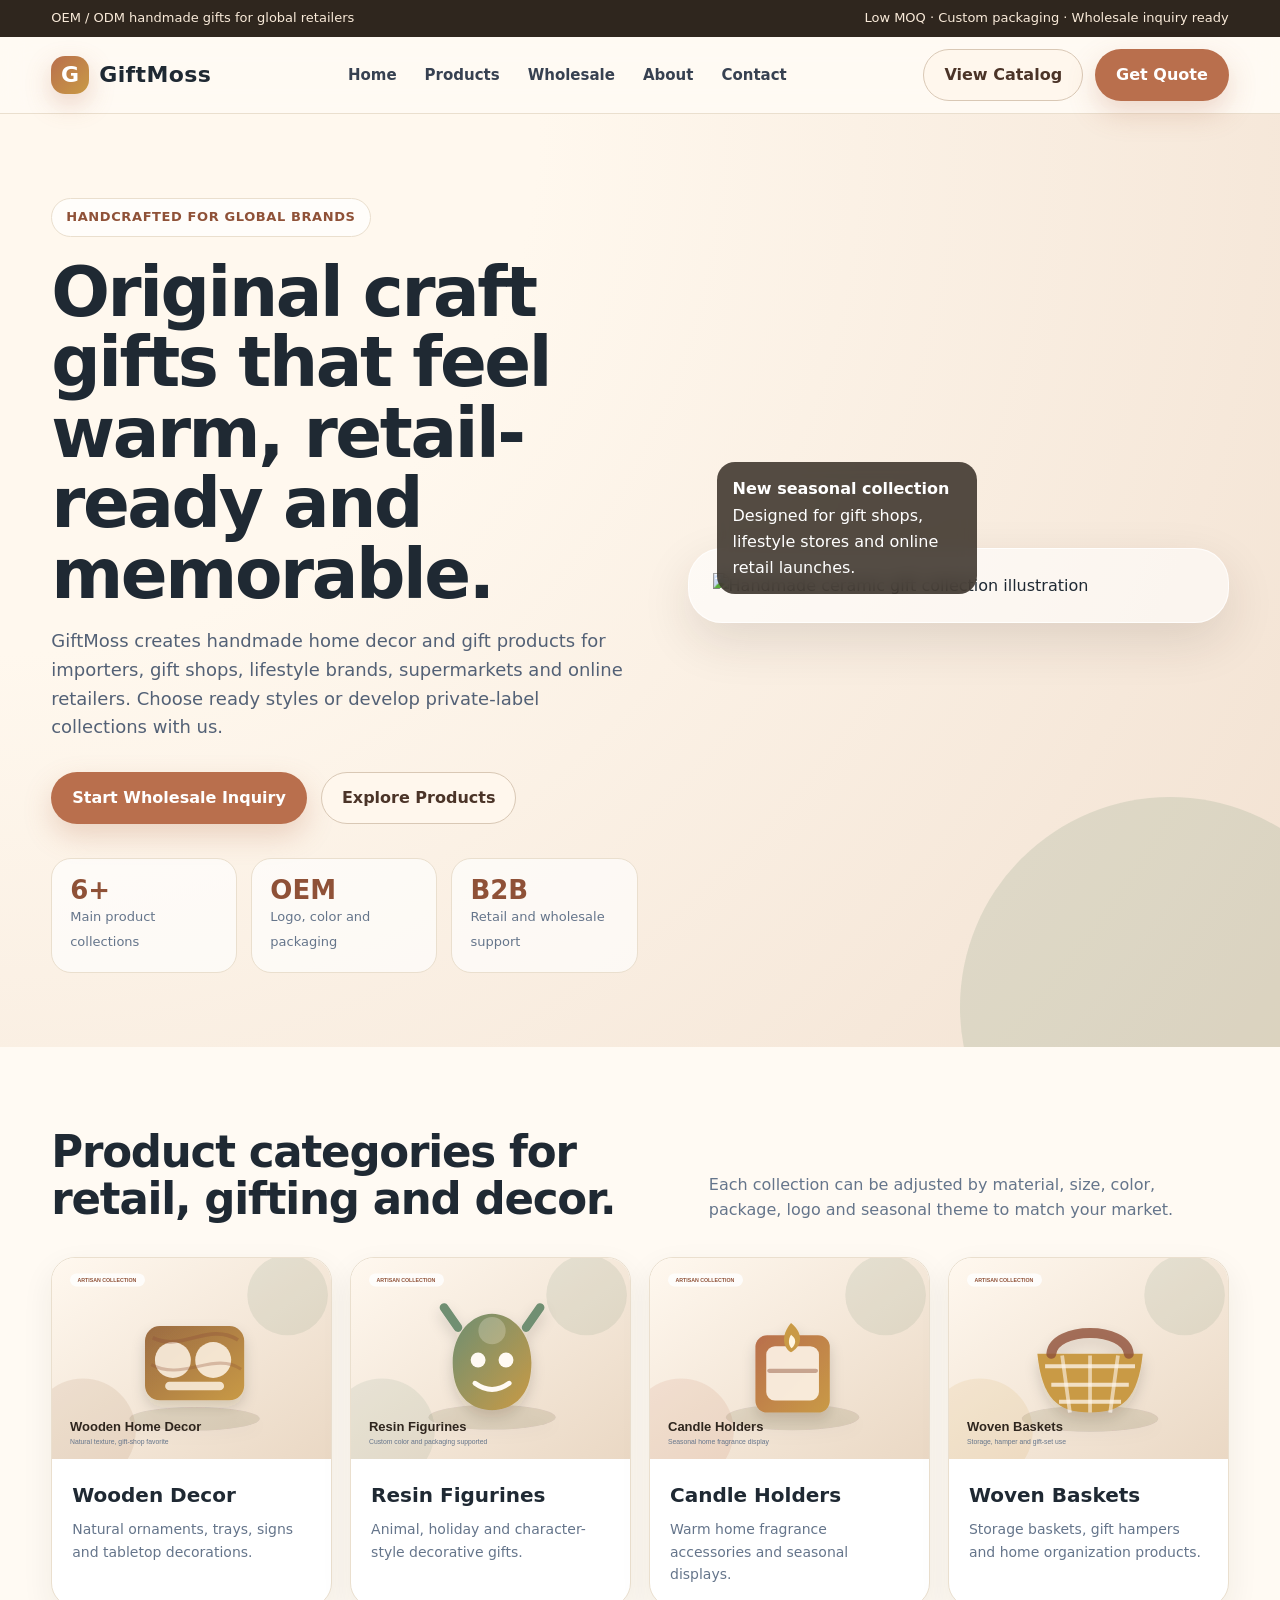
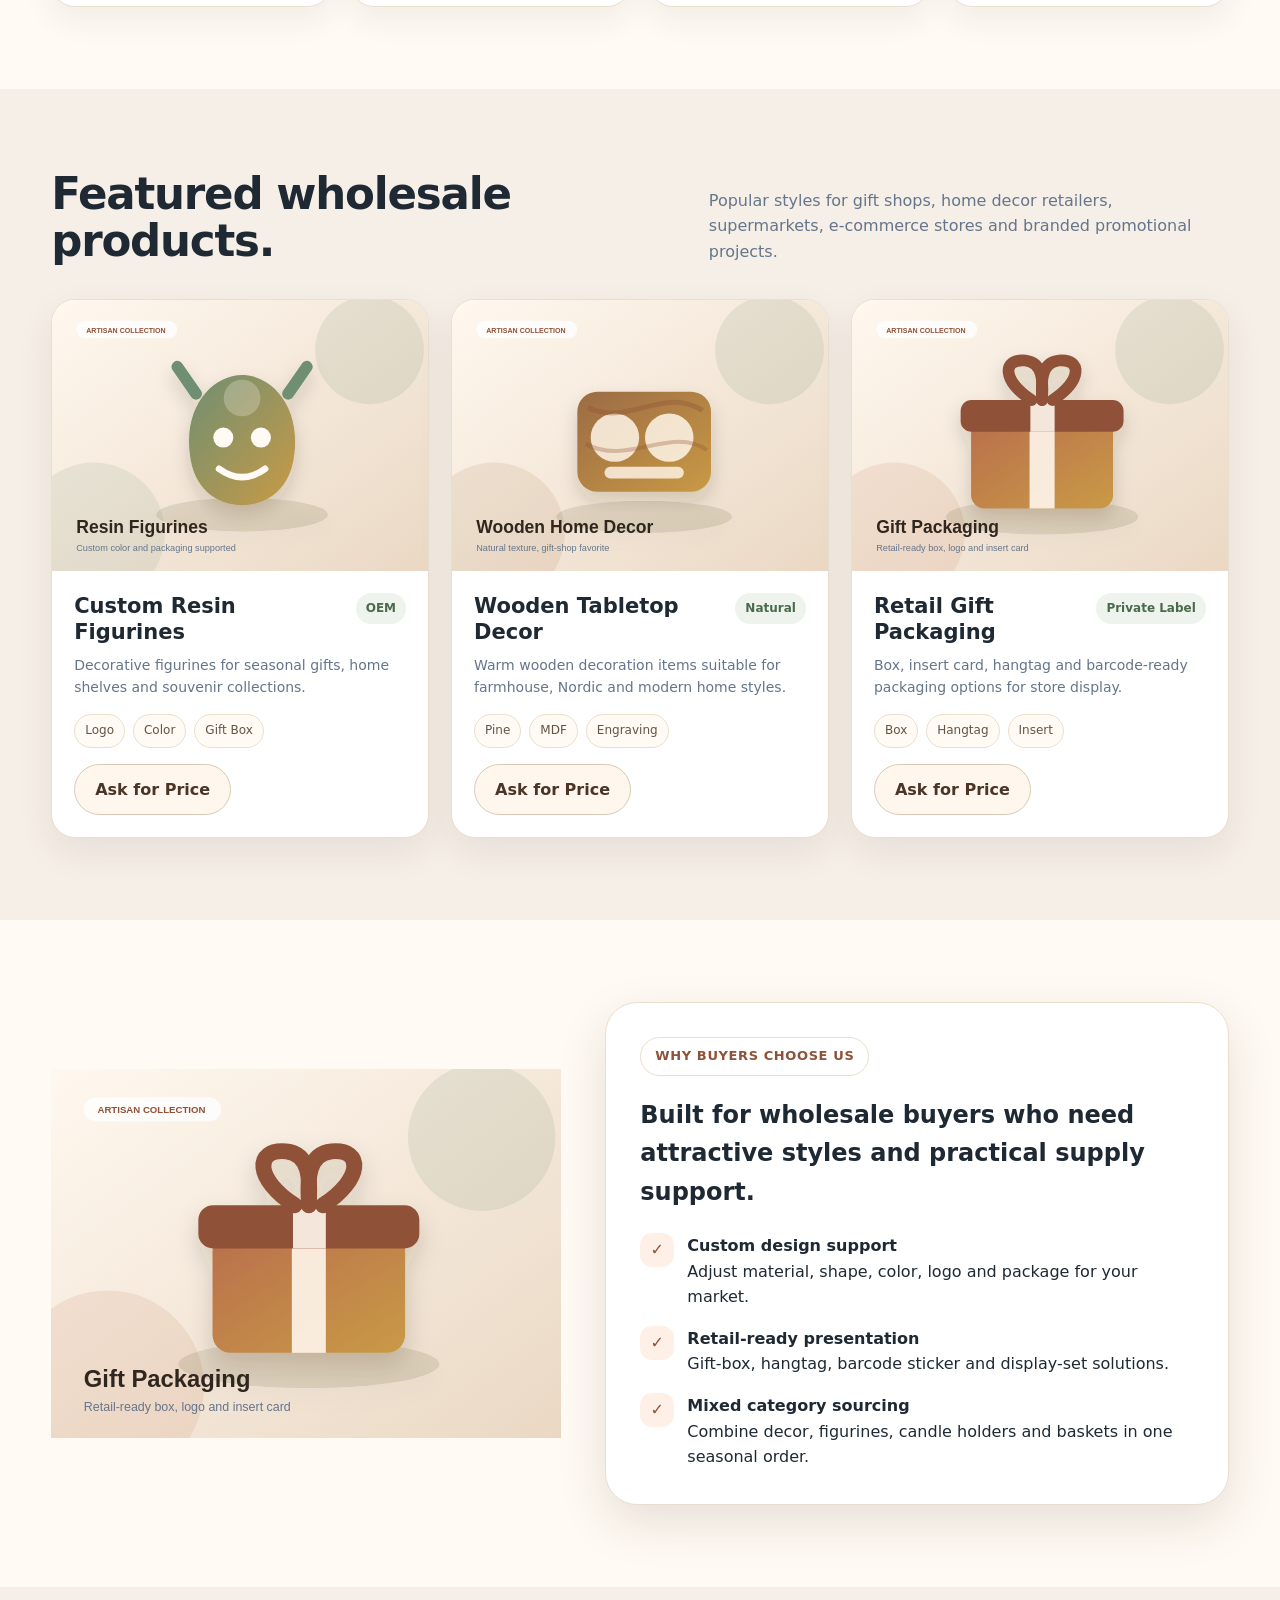
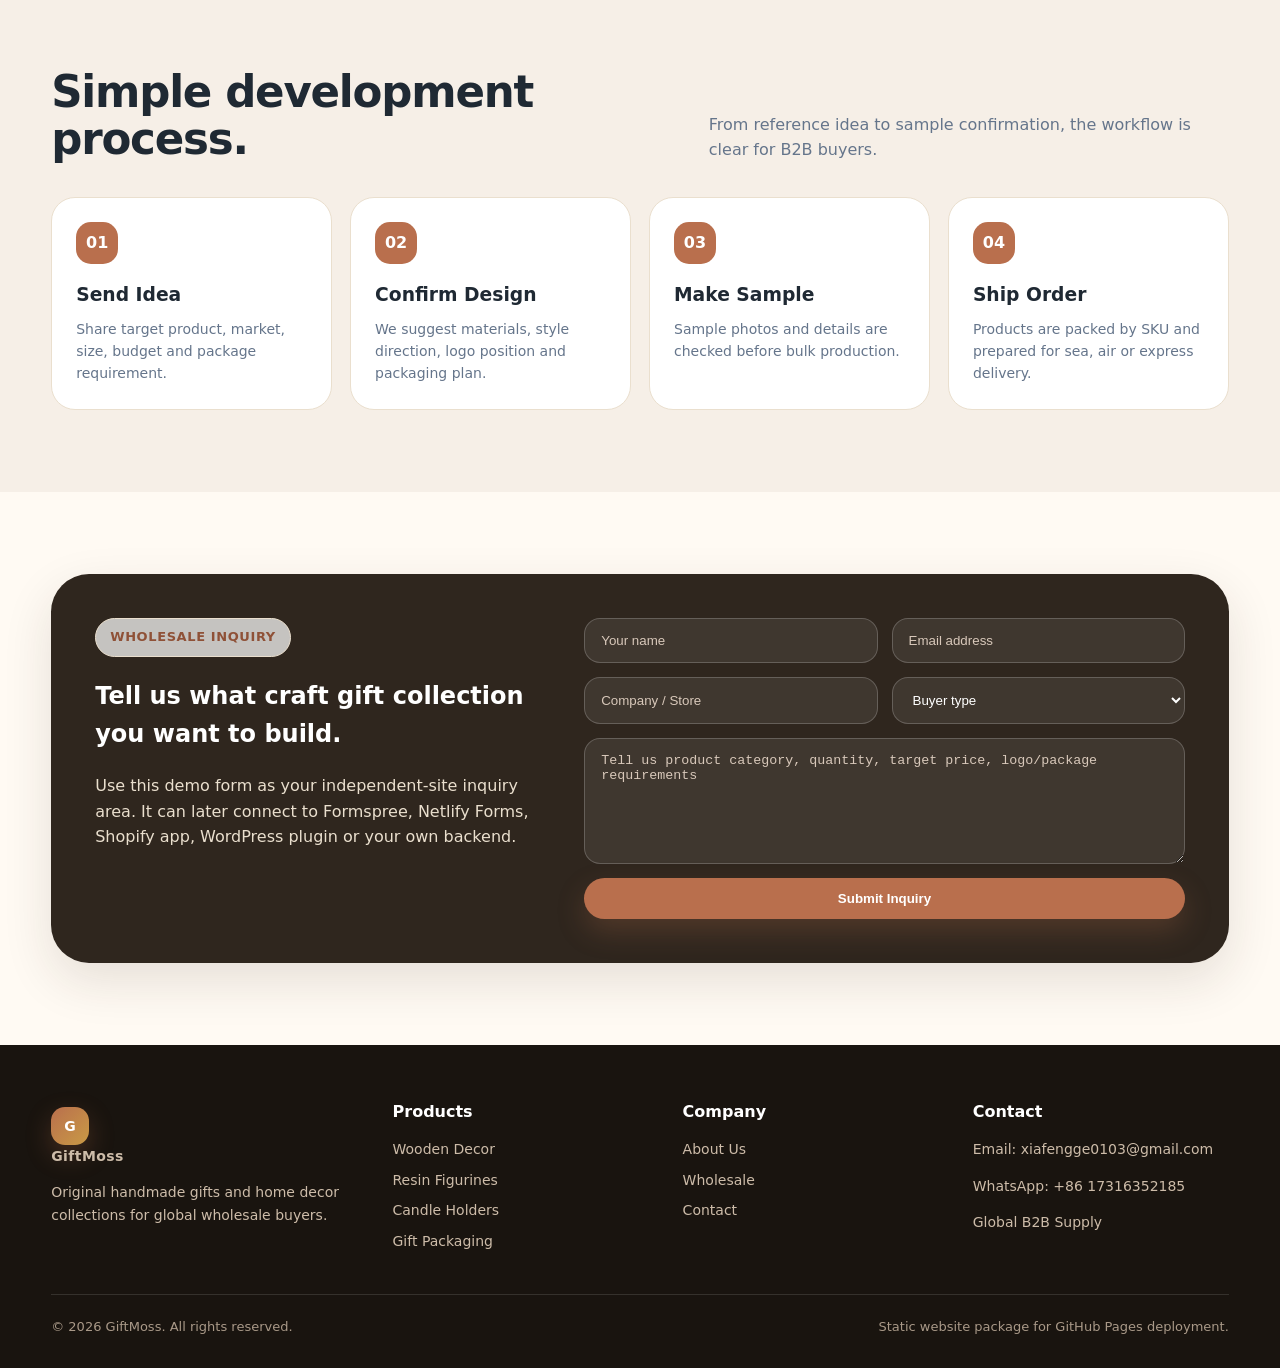
==== index.html @ 3915cb71 "Initial commit: GiftMoss static site" ====
<!doctype html>
<html lang="en">
<head>
  <meta charset="utf-8">
  <meta name="viewport" content="width=device-width, initial-scale=1">
  <title>GiftMoss | Handmade Gifts & Home Decor Wholesale</title>
  <meta name="description" content="GiftMoss supplies handmade gifts, home decor, resin figurines, candle holders, woven baskets and gift packaging for global retailers and wholesalers.">
  <link rel="icon" href="assets/img/logo.svg">
  <link rel="stylesheet" href="assets/css/style.css">
</head>
<body>
  <div class="topbar"><div class="container"><span>OEM / ODM handmade gifts for global retailers</span><span>Low MOQ · Custom packaging · Wholesale inquiry ready</span></div></div>
  <header class="navbar">
    <div class="container nav-inner">
      <a class="logo" href="index.html"><span class="logo-mark">G</span><span>GiftMoss</span></a>
      <nav class="nav-links">
        <a href="index.html">Home</a><a href="products.html">Products</a><a href="wholesale.html">Wholesale</a><a href="about.html">About</a><a href="contact.html">Contact</a>
      </nav>
      <div class="nav-actions"><a class="btn btn-outline" href="products.html">View Catalog</a><a class="btn btn-primary" href="wholesale.html">Get Quote</a><button class="menu-btn" aria-label="Open menu">☰</button></div>
    </div>
  </header>

  <main>
    <section class="hero">
      <div class="container hero-grid">
        <div>
          <span class="eyebrow">Handcrafted for global brands</span>
          <h1>Original craft gifts that feel warm, retail-ready and memorable.</h1>
          <p>GiftMoss creates handmade home decor and gift products for importers, gift shops, lifestyle brands, supermarkets and online retailers. Choose ready styles or develop private-label collections with us.</p>
          <div class="hero-buttons"><a class="btn btn-primary" href="wholesale.html">Start Wholesale Inquiry</a><a class="btn btn-outline" href="products.html">Explore Products</a></div>
          <div class="hero-stats">
            <div class="stat"><strong>6+</strong><span>Main product collections</span></div>
            <div class="stat"><strong>OEM</strong><span>Logo, color and packaging</span></div>
            <div class="stat"><strong>B2B</strong><span>Retail and wholesale support</span></div>
          </div>
        </div>
        <div class="hero-card">
          <img src="assets/img/hero-crafts.svg" alt="Handmade ceramic gift collection illustration">
          <div class="caption"><strong>New seasonal collection</strong><span>Designed for gift shops, lifestyle stores and online retail launches.</span></div>
        </div>
      </div>
    </section>

    <section class="section">
      <div class="container">
        <div class="section-head"><h2>Product categories for retail, gifting and decor.</h2><p>Each collection can be adjusted by material, size, color, package, logo and seasonal theme to match your market.</p></div>
        <div class="category-grid">
          <a class="category-card" href="products.html"><img src="assets/img/wood-decor.svg" alt="Wooden home decor"><div class="body"><h3>Wooden Decor</h3><p>Natural ornaments, trays, signs and tabletop decorations.</p></div></a>
          <a class="category-card" href="products.html"><img src="assets/img/resin-figurine.svg" alt="Resin figurines"><div class="body"><h3>Resin Figurines</h3><p>Animal, holiday and character-style decorative gifts.</p></div></a>
          <a class="category-card" href="products.html"><img src="assets/img/candle-holder.svg" alt="Candle holders"><div class="body"><h3>Candle Holders</h3><p>Warm home fragrance accessories and seasonal displays.</p></div></a>
          <a class="category-card" href="products.html"><img src="assets/img/woven-basket.svg" alt="Woven baskets"><div class="body"><h3>Woven Baskets</h3><p>Storage baskets, gift hampers and home organization products.</p></div></a>
        </div>
      </div>
    </section>

    <section class="section section-soft">
      <div class="container">
        <div class="section-head"><h2>Featured wholesale products.</h2><p>Popular styles for gift shops, home decor retailers, supermarkets, e-commerce stores and branded promotional projects.</p></div>
        <div class="product-grid">
          <article class="product-card"><img src="assets/img/resin-figurine.svg" alt="Custom resin figurine"><div class="product-info"><div class="product-top"><h3>Custom Resin Figurines</h3><span class="tag">OEM</span></div><p>Decorative figurines for seasonal gifts, home shelves and souvenir collections.</p><div class="specs"><span>Logo</span><span>Color</span><span>Gift Box</span></div><a class="btn btn-outline" href="wholesale.html">Ask for Price</a></div></article>
          <article class="product-card"><img src="assets/img/wood-decor.svg" alt="Wooden tabletop decor"><div class="product-info"><div class="product-top"><h3>Wooden Tabletop Decor</h3><span class="tag">Natural</span></div><p>Warm wooden decoration items suitable for farmhouse, Nordic and modern home styles.</p><div class="specs"><span>Pine</span><span>MDF</span><span>Engraving</span></div><a class="btn btn-outline" href="wholesale.html">Ask for Price</a></div></article>
          <article class="product-card"><img src="assets/img/gift-box.svg" alt="Retail gift packaging"><div class="product-info"><div class="product-top"><h3>Retail Gift Packaging</h3><span class="tag">Private Label</span></div><p>Box, insert card, hangtag and barcode-ready packaging options for store display.</p><div class="specs"><span>Box</span><span>Hangtag</span><span>Insert</span></div><a class="btn btn-outline" href="wholesale.html">Ask for Price</a></div></article>
        </div>
      </div>
    </section>

    <section class="section">
      <div class="container split">
        <div><img src="assets/img/gift-box.svg" alt="Gift packaging design"></div>
        <div class="feature-panel">
          <span class="eyebrow">Why buyers choose us</span>
          <h2>Built for wholesale buyers who need attractive styles and practical supply support.</h2>
          <div class="feature-list">
            <div class="feature"><span class="icon">✓</span><div><strong>Custom design support</strong><br><span>Adjust material, shape, color, logo and package for your market.</span></div></div>
            <div class="feature"><span class="icon">✓</span><div><strong>Retail-ready presentation</strong><br><span>Gift-box, hangtag, barcode sticker and display-set solutions.</span></div></div>
            <div class="feature"><span class="icon">✓</span><div><strong>Mixed category sourcing</strong><br><span>Combine decor, figurines, candle holders and baskets in one seasonal order.</span></div></div>
          </div>
        </div>
      </div>
    </section>

    <section class="section section-soft">
      <div class="container">
        <div class="section-head"><h2>Simple development process.</h2><p>From reference idea to sample confirmation, the workflow is clear for B2B buyers.</p></div>
        <div class="process">
          <div class="step"><h3>Send Idea</h3><p>Share target product, market, size, budget and package requirement.</p></div>
          <div class="step"><h3>Confirm Design</h3><p>We suggest materials, style direction, logo position and packaging plan.</p></div>
          <div class="step"><h3>Make Sample</h3><p>Sample photos and details are checked before bulk production.</p></div>
          <div class="step"><h3>Ship Order</h3><p>Products are packed by SKU and prepared for sea, air or express delivery.</p></div>
        </div>
      </div>
    </section>

    <section class="section">
      <div class="container inquiry">
        <div><span class="eyebrow">Wholesale inquiry</span><h2>Tell us what craft gift collection you want to build.</h2><p>Use this demo form as your independent-site inquiry area. It can later connect to Formspree, Netlify Forms, Shopify app, WordPress plugin or your own backend.</p></div>
        <form class="form">
          <input type="text" placeholder="Your name" required><input type="email" placeholder="Email address" required>
          <input type="text" placeholder="Company / Store"><select required><option value="">Buyer type</option><option>Importer</option><option>Wholesaler</option><option>Retail brand</option><option>Gift shop</option><option>Online seller</option></select>
          <textarea placeholder="Tell us product category, quantity, target price, logo/package requirements"></textarea>
          <button class="btn btn-primary" type="submit">Submit Inquiry</button>
        </form>
      </div>
    </section>
  </main>

  <footer class="footer">
    <div class="container footer-grid">
      <div><a class="logo" href="index.html"><span class="logo-mark">G</span><span>GiftMoss</span></a><p>Original handmade gifts and home decor collections for global wholesale buyers.</p></div>
      <div><h4>Products</h4><a href="products.html">Wooden Decor</a><a href="products.html">Resin Figurines</a><a href="products.html">Candle Holders</a><a href="products.html">Gift Packaging</a></div>
      <div><h4>Company</h4><a href="about.html">About Us</a><a href="wholesale.html">Wholesale</a><a href="contact.html">Contact</a></div>
      <div><h4>Contact</h4><p>Email: xiafengge0103@gmail.com</p><p>WhatsApp: +86 17316352185</p><p>Global B2B Supply</p></div>
    </div>
    <div class="container copyright"><span>© 2026 GiftMoss. All rights reserved.</span><span>Static website package for GitHub Pages deployment.</span></div>
  </footer>
  <script src="assets/js/main.js"></script>
</body>
</html>
---- assets/css/style.css ----
:root{
  --ink:#1f2933;
  --muted:#65758b;
  --sand:#f6efe7;
  --paper:#fffaf3;
  --clay:#b96f4d;
  --clay-dark:#8f5137;
  --sage:#6f8f72;
  --gold:#c99a45;
  --line:#eadfce;
  --white:#ffffff;
  --shadow:0 18px 50px rgba(47,36,25,.12);
  --radius:24px;
}
*{box-sizing:border-box}
html{scroll-behavior:smooth}
body{
  margin:0;
  font-family: ui-sans-serif, system-ui, -apple-system, BlinkMacSystemFont, "Segoe UI", Arial, sans-serif;
  color:var(--ink);
  background:var(--paper);
  line-height:1.6;
}
a{color:inherit;text-decoration:none}
img{max-width:100%;display:block}
.container{width:min(1180px,92vw);margin:auto}
.topbar{background:#2f261e;color:#f9ead9;font-size:13px;padding:8px 0}
.topbar .container{display:flex;justify-content:space-between;gap:18px;flex-wrap:wrap}
.navbar{position:sticky;top:0;background:rgba(255,250,243,.92);backdrop-filter:blur(14px);z-index:20;border-bottom:1px solid var(--line)}
.nav-inner{height:76px;display:flex;align-items:center;justify-content:space-between;gap:24px}
.logo{display:flex;align-items:center;gap:10px;font-weight:850;letter-spacing:.4px;font-size:22px}
.logo-mark{width:38px;height:38px;border-radius:14px;background:linear-gradient(135deg,var(--clay),var(--gold));display:grid;place-items:center;color:#fff;font-weight:900;box-shadow:0 10px 26px rgba(185,111,77,.28)}
.nav-links{display:flex;gap:28px;align-items:center;color:#374151;font-weight:650;font-size:15px}
.nav-links a:hover{color:var(--clay-dark)}
.nav-actions{display:flex;align-items:center;gap:12px}
.btn{display:inline-flex;align-items:center;justify-content:center;gap:8px;border-radius:999px;padding:12px 20px;font-weight:800;border:1px solid transparent;transition:.2s ease;cursor:pointer;white-space:nowrap}
.btn-primary{background:var(--clay);color:#fff;box-shadow:0 12px 28px rgba(185,111,77,.25)}
.btn-primary:hover{background:var(--clay-dark);transform:translateY(-1px)}
.btn-outline{border-color:#d9c8b5;color:#4b3428;background:#fff7ed}
.btn-outline:hover{border-color:var(--clay);color:var(--clay-dark)}
.menu-btn{display:none;border:0;background:transparent;font-size:28px;color:var(--ink)}
.hero{position:relative;overflow:hidden;padding:84px 0 74px;background:radial-gradient(circle at top left,#fff8ee 0,#fff8ee 34%,#f2e1d1 100%)}
.hero:before{content:"";position:absolute;inset:auto -100px -170px auto;width:420px;height:420px;background:rgba(111,143,114,.18);border-radius:50%}
.hero-grid{display:grid;grid-template-columns:1.04fr .96fr;gap:50px;align-items:center;position:relative;z-index:1}
.eyebrow{display:inline-flex;align-items:center;gap:8px;background:rgba(255,255,255,.72);border:1px solid var(--line);border-radius:999px;padding:8px 14px;color:var(--clay-dark);font-weight:850;font-size:13px;letter-spacing:.6px;text-transform:uppercase}
h1{font-size:clamp(42px,5.4vw,72px);line-height:1.02;margin:20px 0 18px;letter-spacing:-2.4px}
.hero p{font-size:18px;color:#536176;max-width:620px;margin:0 0 30px}
.hero-buttons{display:flex;gap:14px;flex-wrap:wrap;margin-bottom:34px}
.hero-stats{display:grid;grid-template-columns:repeat(3,1fr);gap:14px;max-width:600px}
.stat{background:rgba(255,255,255,.66);border:1px solid var(--line);padding:18px;border-radius:20px}
.stat strong{display:block;font-size:26px;color:var(--clay-dark);line-height:1}
.stat span{font-size:13px;color:var(--muted)}
.hero-card{position:relative;background:rgba(255,255,255,.58);border:1px solid rgba(255,255,255,.8);box-shadow:var(--shadow);border-radius:34px;padding:24px}
.hero-card .caption{position:absolute;left:28px;bottom:28px;background:rgba(47,38,30,.82);color:#fff;border-radius:18px;padding:14px 16px;max-width:260px;backdrop-filter:blur(8px)}
.hero-card .caption strong{display:block;margin-bottom:2px}
.section{padding:82px 0}
.section-soft{background:var(--sand)}
.section-head{display:flex;justify-content:space-between;gap:28px;align-items:end;margin-bottom:34px}
.section-head h2{font-size:clamp(30px,3.4vw,48px);line-height:1.08;margin:0;letter-spacing:-1.2px}
.section-head p{color:var(--muted);max-width:520px;margin:0}
.category-grid{display:grid;grid-template-columns:repeat(4,1fr);gap:18px}
.category-card{background:#fff;border:1px solid var(--line);border-radius:var(--radius);overflow:hidden;box-shadow:0 12px 32px rgba(47,36,25,.07);transition:.2s ease}
.category-card:hover{transform:translateY(-4px);box-shadow:var(--shadow)}
.category-card .body{padding:20px}
.category-card h3{margin:0 0 7px;font-size:20px}
.category-card p{margin:0;color:var(--muted);font-size:14px}
.product-grid{display:grid;grid-template-columns:repeat(3,1fr);gap:22px}
.product-card{background:#fff;border:1px solid var(--line);border-radius:var(--radius);overflow:hidden;box-shadow:0 14px 36px rgba(47,36,25,.08)}
.product-info{padding:22px}
.product-top{display:flex;justify-content:space-between;gap:14px;align-items:start;margin-bottom:8px}
.product-info h3{margin:0;font-size:21px;line-height:1.25}
.tag{display:inline-flex;border-radius:999px;background:#eef3ee;color:#496a4b;font-size:12px;font-weight:850;padding:6px 10px;white-space:nowrap}
.product-info p{color:var(--muted);font-size:14px;margin:0 0 16px}
.specs{display:flex;flex-wrap:wrap;gap:8px;margin-bottom:16px}.specs span{border:1px solid var(--line);border-radius:999px;padding:6px 10px;color:#655343;font-size:12px;background:#fffaf3}
.split{display:grid;grid-template-columns:.9fr 1.1fr;gap:44px;align-items:center}
.feature-panel{background:#fff;border:1px solid var(--line);border-radius:32px;padding:34px;box-shadow:var(--shadow)}
.feature-list{display:grid;gap:16px;margin-top:22px}.feature{display:flex;gap:13px}.icon{width:34px;height:34px;flex:0 0 34px;border-radius:12px;background:#fff0e7;color:var(--clay-dark);display:grid;place-items:center;font-weight:900}
.process{display:grid;grid-template-columns:repeat(4,1fr);gap:18px;counter-reset:step}.step{background:#fff;border:1px solid var(--line);border-radius:24px;padding:24px;position:relative}.step:before{counter-increment:step;content:"0" counter(step);display:inline-flex;width:42px;height:42px;border-radius:15px;background:var(--clay);color:#fff;align-items:center;justify-content:center;font-weight:900;margin-bottom:16px}.step h3{margin:0 0 8px}.step p{margin:0;color:var(--muted);font-size:14px}
.inquiry{background:#2f261e;color:#fff;border-radius:38px;padding:44px;display:grid;grid-template-columns:.86fr 1.14fr;gap:36px;box-shadow:var(--shadow)}
.inquiry p{color:#eadfce}.form{display:grid;grid-template-columns:1fr 1fr;gap:14px}.form input,.form textarea,.form select{width:100%;border:1px solid rgba(255,255,255,.2);border-radius:16px;padding:14px 16px;background:rgba(255,255,255,.08);color:#fff;outline:none}.form input::placeholder,.form textarea::placeholder{color:#d8c8ba}.form textarea{min-height:126px;grid-column:1/-1;resize:vertical}.form .full{grid-column:1/-1}.form button{grid-column:1/-1}
.footer{background:#19140f;color:#e7d8c8;padding:54px 0 30px}.footer-grid{display:grid;grid-template-columns:1.2fr repeat(3,1fr);gap:34px}.footer h4{color:#fff;margin:0 0 14px}.footer p,.footer a{color:#cdbca9;font-size:14px}.footer a{display:block;margin:8px 0}.copyright{border-top:1px solid rgba(255,255,255,.12);margin-top:34px;padding-top:22px;color:#a99988;font-size:13px;display:flex;justify-content:space-between;gap:16px;flex-wrap:wrap}
.page-hero{padding:68px 0;background:linear-gradient(135deg,#f7eadb,#fffaf3)}.page-hero h1{font-size:clamp(38px,4.6vw,60px);max-width:820px}.breadcrumb{color:var(--clay-dark);font-weight:850}.filter-bar{display:flex;gap:10px;flex-wrap:wrap;margin-bottom:28px}.filter-btn{border:1px solid var(--line);background:#fff;border-radius:999px;padding:10px 16px;font-weight:800;color:#5c4a3b;cursor:pointer}.filter-btn.active,.filter-btn:hover{background:var(--clay);color:#fff;border-color:var(--clay)}
.contact-grid{display:grid;grid-template-columns:.9fr 1.1fr;gap:30px}.contact-card{background:#fff;border:1px solid var(--line);border-radius:24px;padding:28px}.contact-card h3{margin-top:0}.map{min-height:300px;border-radius:24px;background:linear-gradient(135deg,#eadcca,#fff4e4);display:grid;place-items:center;color:#8f5137;font-weight:900;border:1px solid var(--line)}
.toast{position:fixed;right:22px;bottom:22px;background:#1f2933;color:#fff;border-radius:16px;padding:14px 18px;box-shadow:var(--shadow);opacity:0;transform:translateY(14px);pointer-events:none;transition:.25s ease;z-index:50}.toast.show{opacity:1;transform:translateY(0)}
@media(max-width:960px){.hero-grid,.split,.inquiry,.contact-grid{grid-template-columns:1fr}.category-grid{grid-template-columns:repeat(2,1fr)}.product-grid{grid-template-columns:repeat(2,1fr)}.process{grid-template-columns:repeat(2,1fr)}.footer-grid{grid-template-columns:1fr 1fr}.nav-links{position:fixed;top:76px;left:0;right:0;background:var(--paper);padding:20px;display:none;flex-direction:column;border-bottom:1px solid var(--line)}.nav-links.open{display:flex}.menu-btn{display:block}.nav-actions .btn-outline{display:none}}
@media(max-width:620px){.hero{padding-top:48px}.hero-stats,.category-grid,.product-grid,.process,.form,.footer-grid{grid-template-columns:1fr}.section-head{display:block}.section-head p{margin-top:10px}.inquiry{padding:28px;border-radius:28px}.topbar .container{display:block}.topbar span{display:block;margin:3px 0}.nav-inner{height:68px}.nav-links{top:68px}.hero-card .caption{position:static;margin-top:14px}.copyright{display:block}.form textarea,.form .full,.form button{grid-column:auto}}
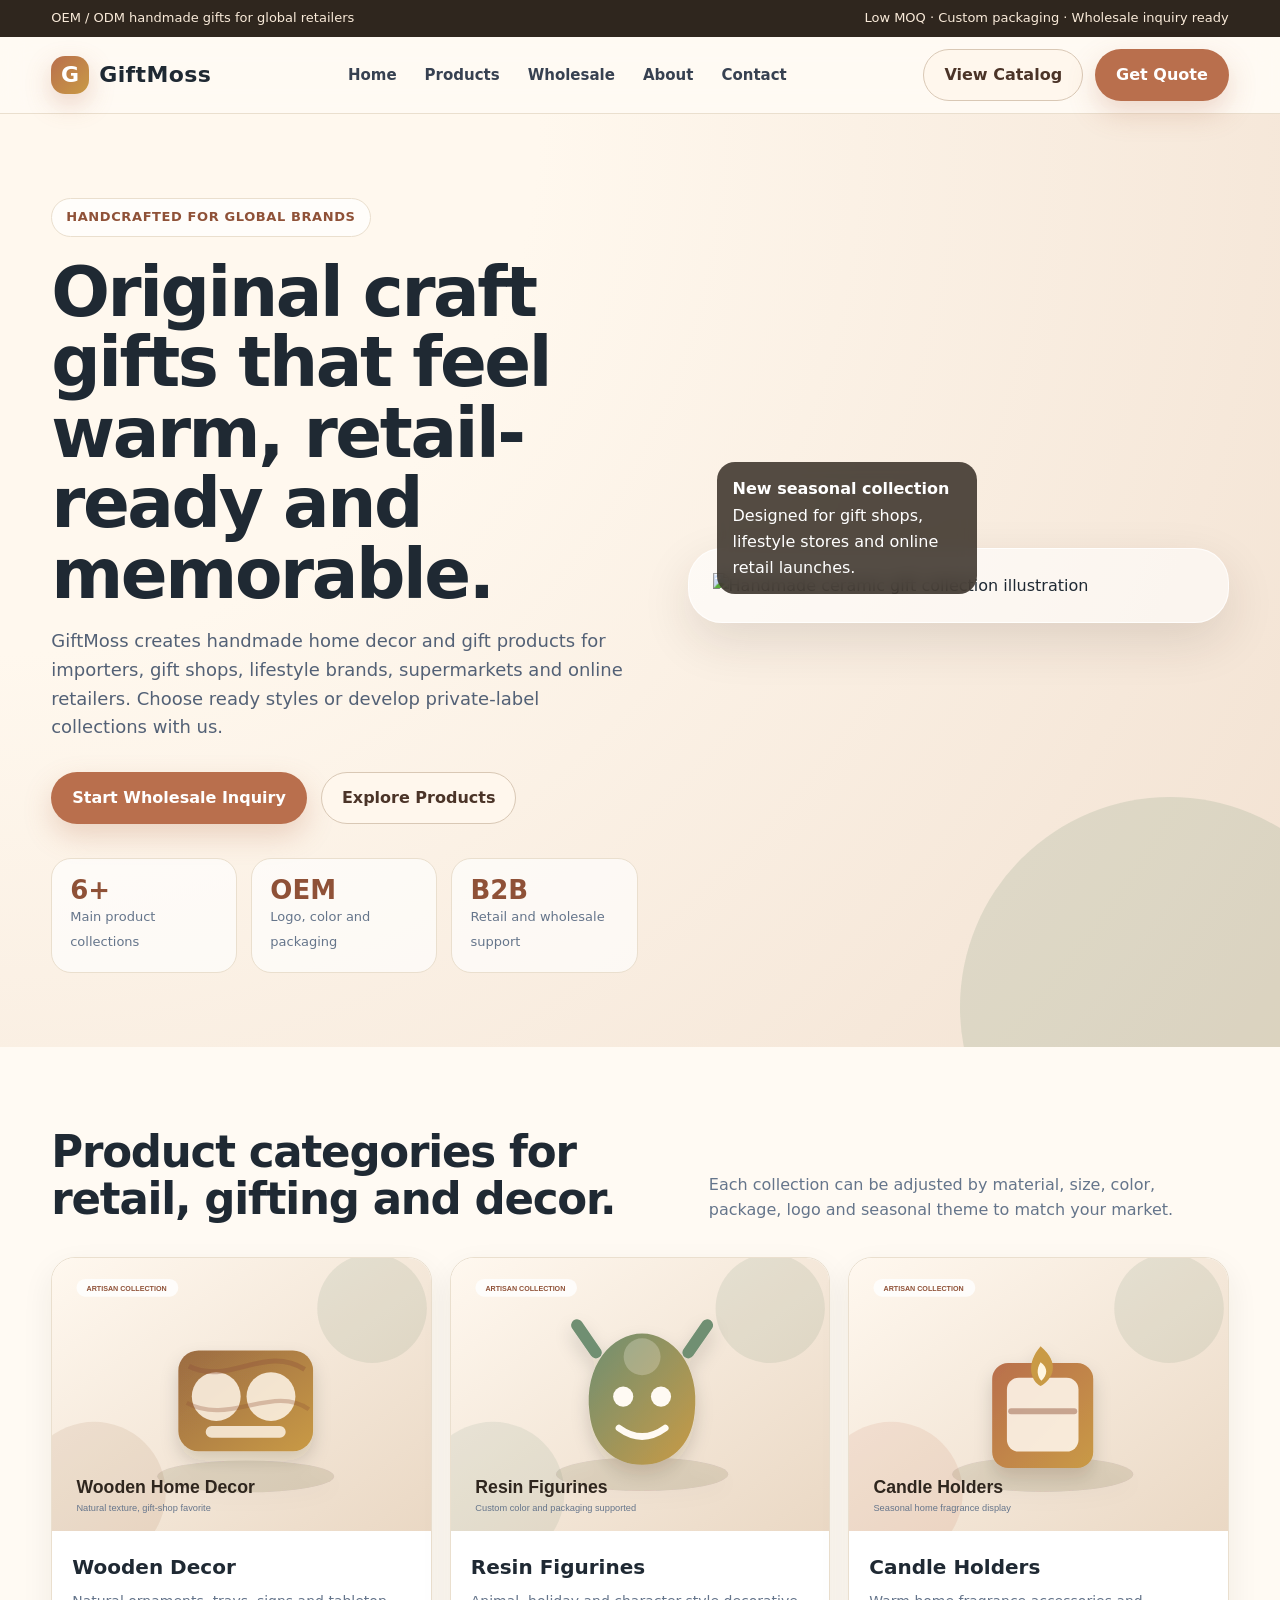
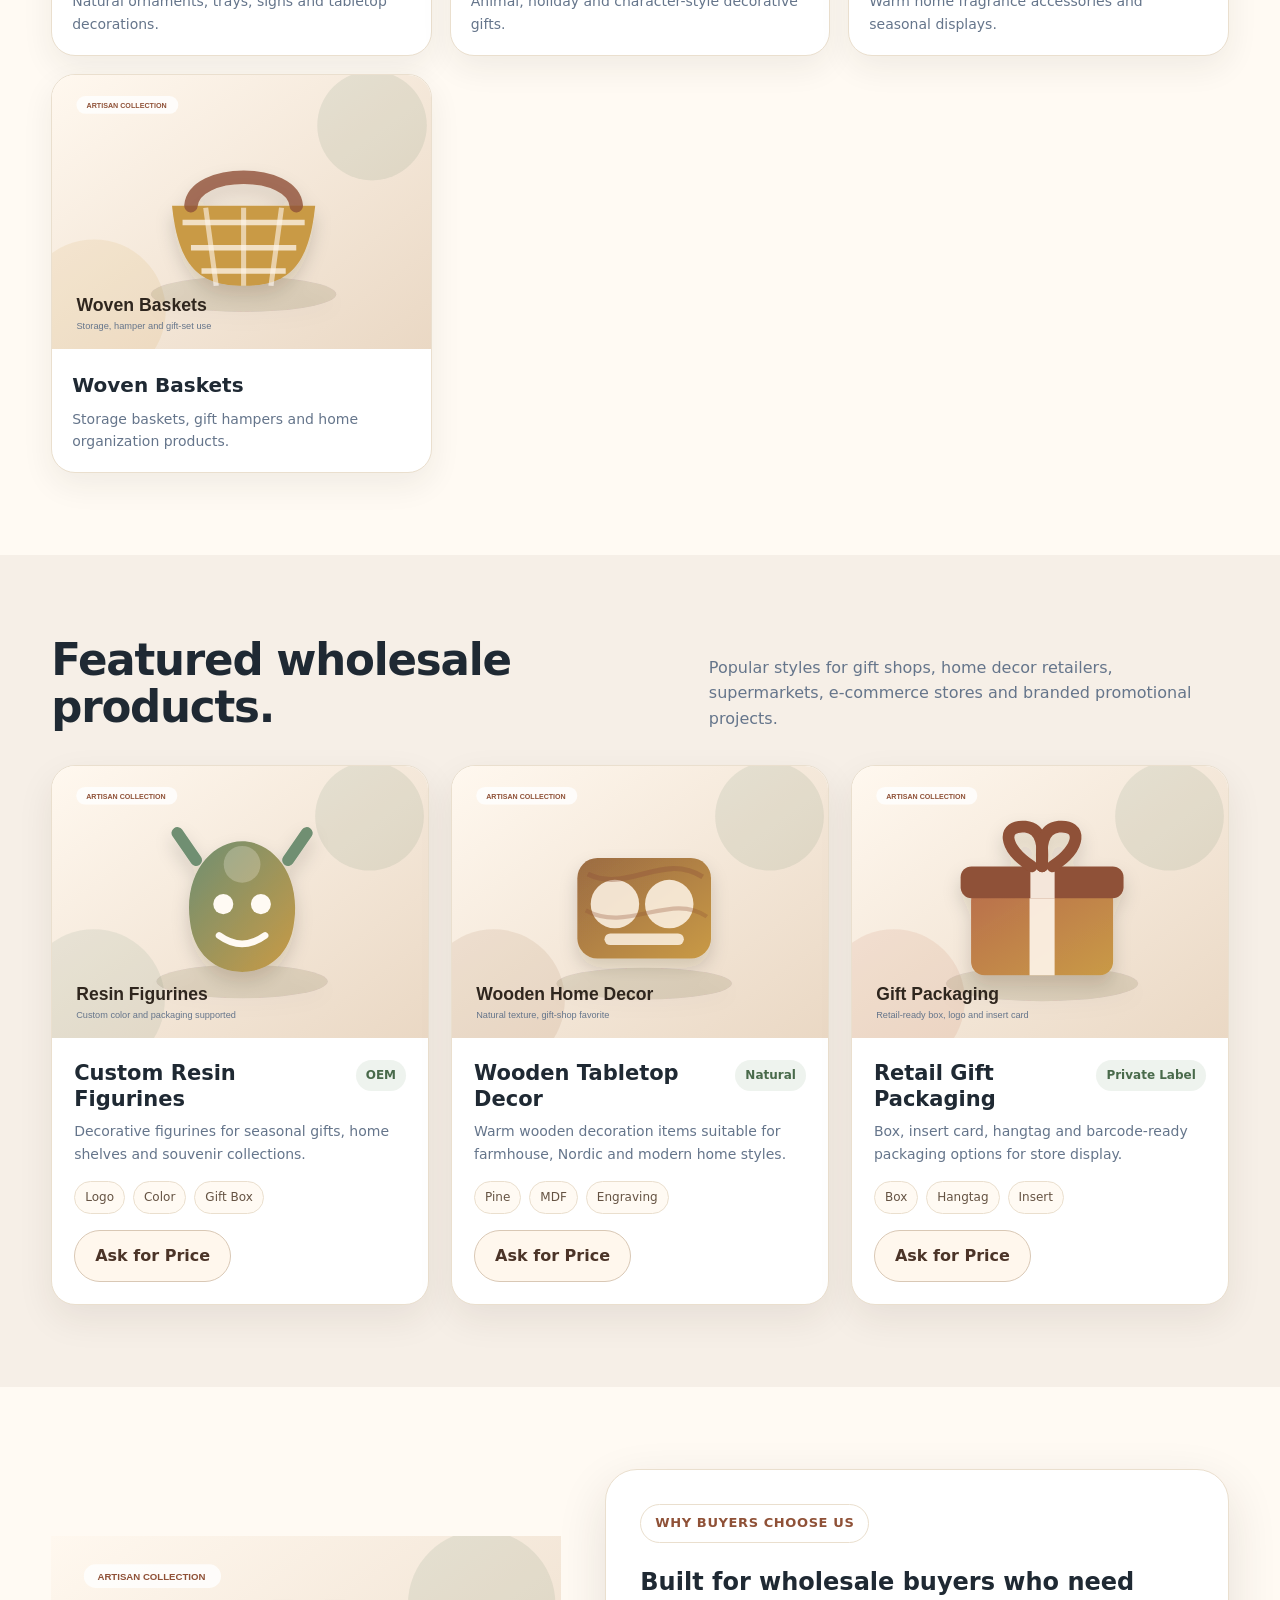
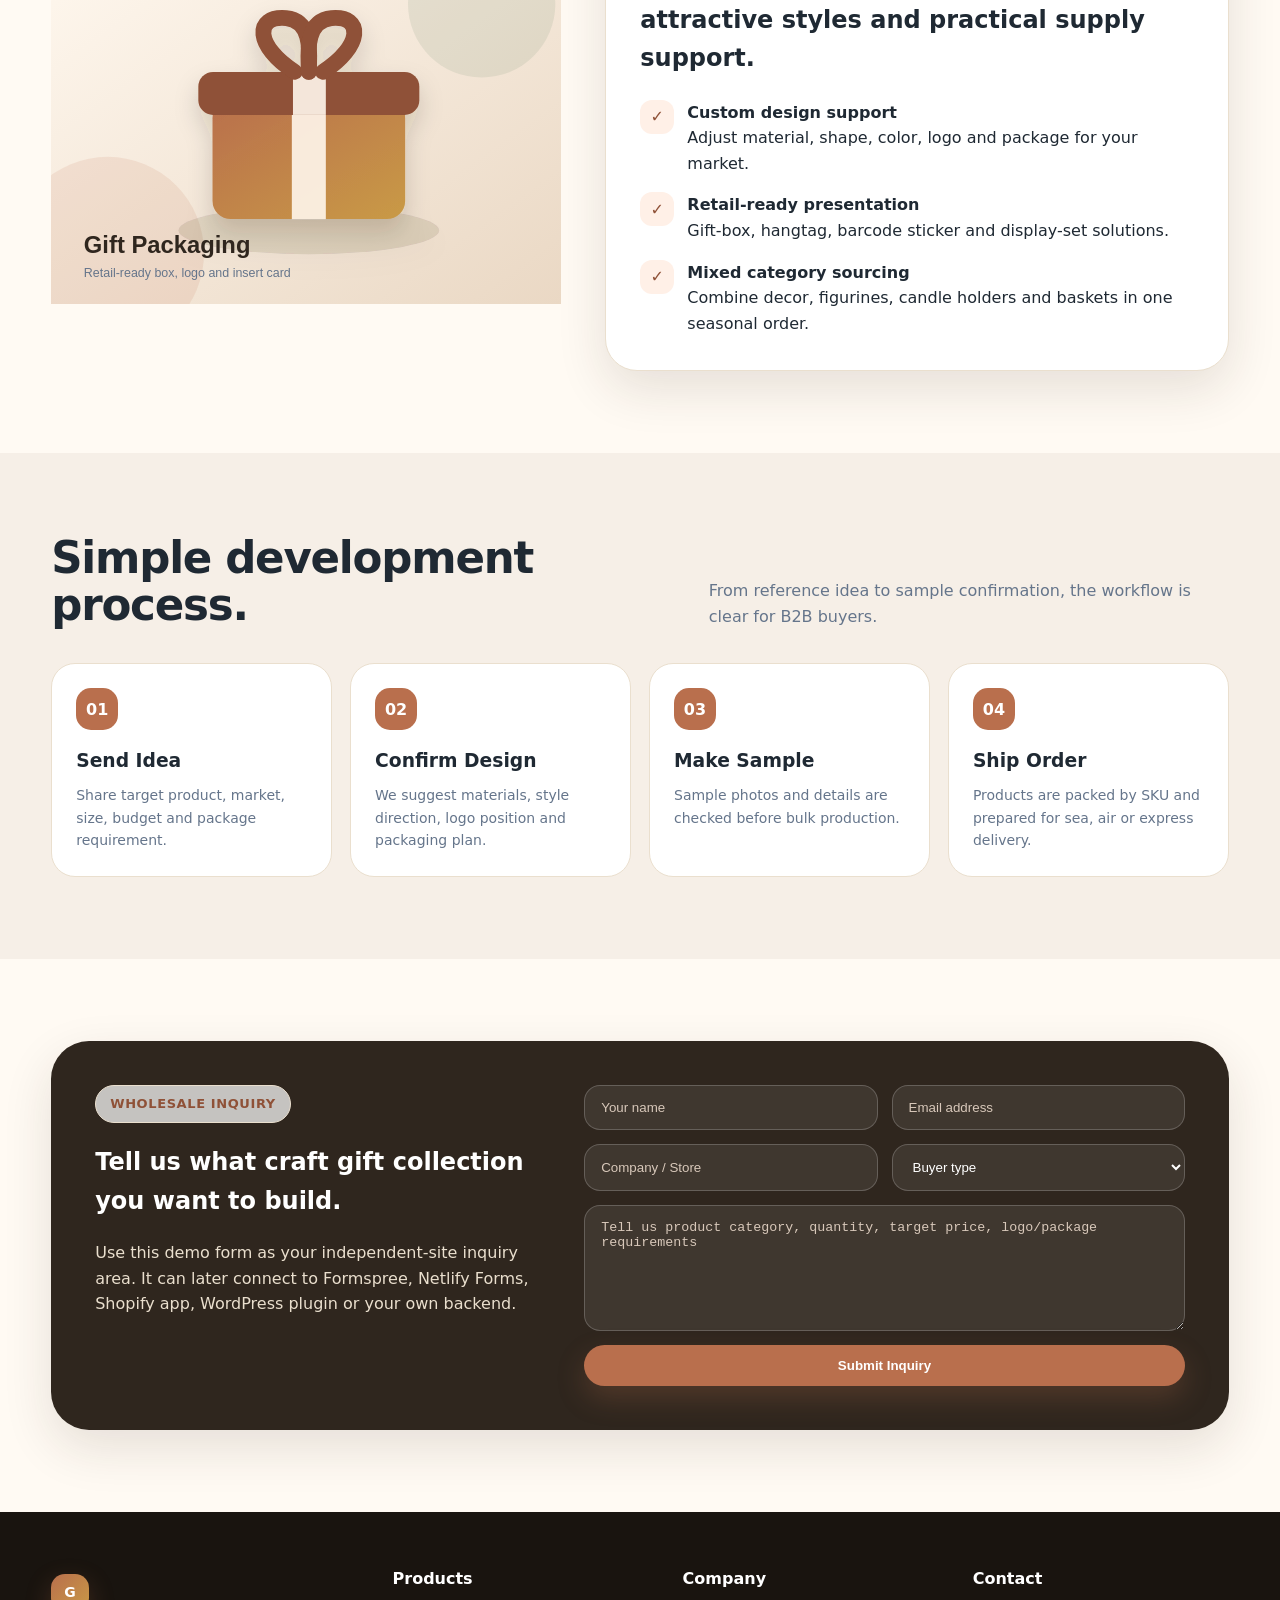
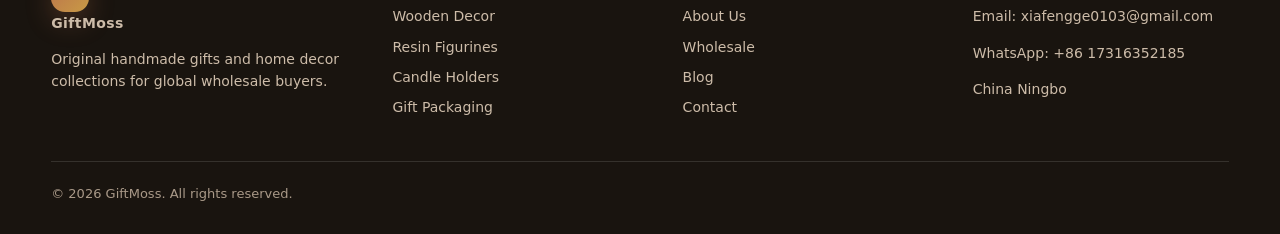
==== commit 34eee493: "SEO overhaul: optimized all pages with Schema.org, OG tags, canonical URLs, improved sitemap & robot" ====
--- a/index.html
+++ b/index.html
@@ -3,10 +3,60 @@
 <head>
   <meta charset="utf-8">
   <meta name="viewport" content="width=device-width, initial-scale=1">
-  <title>GiftMoss | Handmade Gifts & Home Decor Wholesale</title>
-  <meta name="description" content="GiftMoss supplies handmade gifts, home decor, resin figurines, candle holders, woven baskets and gift packaging for global retailers and wholesalers.">
+  <title>Custom Resin Figurines & Handmade Home Decor Manufacturer | OEM Wholesale Supplier — GiftMoss</title>
+  <meta name="description" content="GiftMoss is a B2B handmade gifts manufacturer. OEM & wholesale custom resin figurines, wooden decor, candle holders, woven baskets & gift packaging. Low MOQ, global shipping, private label support. Request a quote today.">
+  <meta name="robots" content="index, follow">
+  <link rel="canonical" href="https://giftmoss.com/">
   <link rel="icon" href="assets/img/logo.svg">
   <link rel="stylesheet" href="assets/css/style.css">
+  <!-- Open Graph -->
+  <meta property="og:type" content="website">
+  <meta property="og:title" content="Custom Resin Figurines & Handmade Home Decor Manufacturer | OEM Wholesale Supplier — GiftMoss">
+  <meta property="og:description" content="B2B handmade gifts manufacturer. OEM custom resin figurines, wooden decor, candle holders & gift packaging. Low MOQ, global shipping.">
+  <meta property="og:url" content="https://giftmoss.com/">
+  <meta property="og:image" content="https://giftmoss.com/assets/img/hero-crafts.svg">
+  <meta property="og:site_name" content="GiftMoss">
+  <!-- Twitter Card -->
+  <meta name="twitter:card" content="summary_large_image">
+  <meta name="twitter:title" content="Custom Resin Figurines & Handmade Home Decor Manufacturer | OEM Wholesale Supplier — GiftMoss">
+  <meta name="twitter:description" content="B2B handmade gifts manufacturer. OEM custom resin figurines, wooden decor, candle holders & gift packaging. Low MOQ, global shipping.">
+  <meta name="twitter:image" content="https://giftmoss.com/assets/img/hero-crafts.svg">
+  <!-- Structured Data -->
+  <script type="application/ld+json">
+  {
+    "@context": "https://schema.org",
+    "@type": "Organization",
+    "name": "GiftMoss",
+    "url": "https://giftmoss.com",
+    "logo": "https://giftmoss.com/assets/img/logo.svg",
+    "description": "GiftMoss is a B2B custom resin figurines and handmade home decor manufacturer offering OEM and wholesale services for global retailers.",
+    "email": "xiafengge0103@gmail.com",
+    "address": {
+      "@type": "PostalAddress",
+      "addressLocality": "Ningbo",
+      "addressCountry": "CN"
+    },
+    "contactPoint": {
+      "@type": "ContactPoint",
+      "contactType": "sales",
+      "availableLanguage": ["English"]
+    },
+    "sameAs": []
+  }
+  </script>
+  <script type="application/ld+json">
+  {
+    "@context": "https://schema.org",
+    "@type": "WebSite",
+    "name": "GiftMoss",
+    "url": "https://giftmoss.com",
+    "potentialAction": {
+      "@type": "SearchAction",
+      "target": "https://giftmoss.com/products.html?q={search_term_string}",
+      "query-input": "required name=search_term_string"
+    }
+  }
+  </script>
 </head>
 <body>
   <div class="topbar"><div class="container"><span>OEM / ODM handmade gifts for global retailers</span><span>Low MOQ · Custom packaging · Wholesale inquiry ready</span></div></div>
@@ -108,10 +158,10 @@
     <div class="container footer-grid">
       <div><a class="logo" href="index.html"><span class="logo-mark">G</span><span>GiftMoss</span></a><p>Original handmade gifts and home decor collections for global wholesale buyers.</p></div>
       <div><h4>Products</h4><a href="products.html">Wooden Decor</a><a href="products.html">Resin Figurines</a><a href="products.html">Candle Holders</a><a href="products.html">Gift Packaging</a></div>
-      <div><h4>Company</h4><a href="about.html">About Us</a><a href="wholesale.html">Wholesale</a><a href="contact.html">Contact</a></div>
-      <div><h4>Contact</h4><p>Email: xiafengge0103@gmail.com</p><p>WhatsApp: +86 17316352185</p><p>Global B2B Supply</p></div>
+       <div><h4>Company</h4><a href="about.html">About Us</a><a href="wholesale.html">Wholesale</a><a href="blog.html">Blog</a><a href="contact.html">Contact</a></div>
+      <div><h4>Contact</h4><p>Email: xiafengge0103@gmail.com</p><p>WhatsApp: +86 17316352185</p><p>China Ningbo</p></div>
     </div>
-    <div class="container copyright"><span>© 2026 GiftMoss. All rights reserved.</span><span>Static website package for GitHub Pages deployment.</span></div>
+    <div class="container copyright"><span>© 2026 GiftMoss. All rights reserved.</span></div>
   </footer>
   <script src="assets/js/main.js"></script>
 </body>
--- a/assets/css/style.css
+++ b/assets/css/style.css
@@ -82,5 +82,17 @@
 .page-hero{padding:68px 0;background:linear-gradient(135deg,#f7eadb,#fffaf3)}.page-hero h1{font-size:clamp(38px,4.6vw,60px);max-width:820px}.breadcrumb{color:var(--clay-dark);font-weight:850}.filter-bar{display:flex;gap:10px;flex-wrap:wrap;margin-bottom:28px}.filter-btn{border:1px solid var(--line);background:#fff;border-radius:999px;padding:10px 16px;font-weight:800;color:#5c4a3b;cursor:pointer}.filter-btn.active,.filter-btn:hover{background:var(--clay);color:#fff;border-color:var(--clay)}
 .contact-grid{display:grid;grid-template-columns:.9fr 1.1fr;gap:30px}.contact-card{background:#fff;border:1px solid var(--line);border-radius:24px;padding:28px}.contact-card h3{margin-top:0}.map{min-height:300px;border-radius:24px;background:linear-gradient(135deg,#eadcca,#fff4e4);display:grid;place-items:center;color:#8f5137;font-weight:900;border:1px solid var(--line)}
 .toast{position:fixed;right:22px;bottom:22px;background:#1f2933;color:#fff;border-radius:16px;padding:14px 18px;box-shadow:var(--shadow);opacity:0;transform:translateY(14px);pointer-events:none;transition:.25s ease;z-index:50}.toast.show{opacity:1;transform:translateY(0)}
+/* --- 消费电子新增样式 --- */
+.cat-icon-placeholder{height:140px;display:grid;place-items:center;font-size:56px;background:linear-gradient(135deg,#f0f4f8,#e8edf2)}.cat-tags{display:flex;flex-wrap:wrap;gap:6px;margin-top:10px}.cat-tags span{border:1px solid var(--line);border-radius:999px;padding:4px 8px;font-size:11px;color:var(--muted)}.product-meta{display:flex;flex-wrap:wrap;gap:8px;margin-bottom:14px;font-size:12px;color:var(--muted)}.product-meta .meta-price{color:var(--clay-dark);font-weight:800;font-size:14px}.product-meta .meta-moq,.product-meta .meta-oem{background:#f0f4f8;border-radius:999px;padding:2px 8px}.empty-msg{grid-column:1/-1;text-align:center;padding:40px;color:var(--muted);font-size:16px}
+/* 6列类目网格 */
+.category-grid{grid-template-columns:repeat(3,1fr)}
+@media(max-width:960px){.category-grid{grid-template-columns:repeat(2,1fr)}}
+@media(max-width:620px){.category-grid{grid-template-columns:1fr}}
+/* 3列流程（6项） */
+.process-wide{grid-template-columns:repeat(3,1fr)}
+@media(max-width:960px){.process-wide{grid-template-columns:repeat(2,1fr)}}
+@media(max-width:620px){.process-wide{grid-template-columns:1fr}}
+/* 管理后台 */
+.admin-panel{max-width:800px;margin:0 auto}.admin-panel h2{margin:30px 0 16px}.admin-toolbar{display:flex;gap:10px;margin-bottom:20px;flex-wrap:wrap}.admin-table{width:100%;border-collapse:collapse;background:#fff;border-radius:16px;overflow:hidden;box-shadow:0 4px 20px rgba(0,0,0,.06)}.admin-table th,.admin-table td{padding:12px 14px;text-align:left;border-bottom:1px solid var(--line);font-size:13px}.admin-table th{background:var(--sand);font-weight:800}.admin-table td .actions{display:flex;gap:6px}.admin-table td .actions button{border:1px solid var(--line);border-radius:8px;padding:4px 10px;cursor:pointer;font-size:12px;background:#fff}.admin-form{background:#fff;border:1px solid var(--line);border-radius:20px;padding:24px;margin-bottom:24px}.admin-form label{display:block;margin:10px 0 4px;font-weight:700;font-size:13px}.admin-form input,.admin-form select,.admin-form textarea{width:100%;border:1px solid var(--line);border-radius:10px;padding:10px;font-size:14px;margin-bottom:8px}.admin-form textarea{min-height:80px}.admin-form .btn{padding:10px 20px;margin-top:8px}
 @media(max-width:960px){.hero-grid,.split,.inquiry,.contact-grid{grid-template-columns:1fr}.category-grid{grid-template-columns:repeat(2,1fr)}.product-grid{grid-template-columns:repeat(2,1fr)}.process{grid-template-columns:repeat(2,1fr)}.footer-grid{grid-template-columns:1fr 1fr}.nav-links{position:fixed;top:76px;left:0;right:0;background:var(--paper);padding:20px;display:none;flex-direction:column;border-bottom:1px solid var(--line)}.nav-links.open{display:flex}.menu-btn{display:block}.nav-actions .btn-outline{display:none}}
 @media(max-width:620px){.hero{padding-top:48px}.hero-stats,.category-grid,.product-grid,.process,.form,.footer-grid{grid-template-columns:1fr}.section-head{display:block}.section-head p{margin-top:10px}.inquiry{padding:28px;border-radius:28px}.topbar .container{display:block}.topbar span{display:block;margin:3px 0}.nav-inner{height:68px}.nav-links{top:68px}.hero-card .caption{position:static;margin-top:14px}.copyright{display:block}.form textarea,.form .full,.form button{grid-column:auto}}
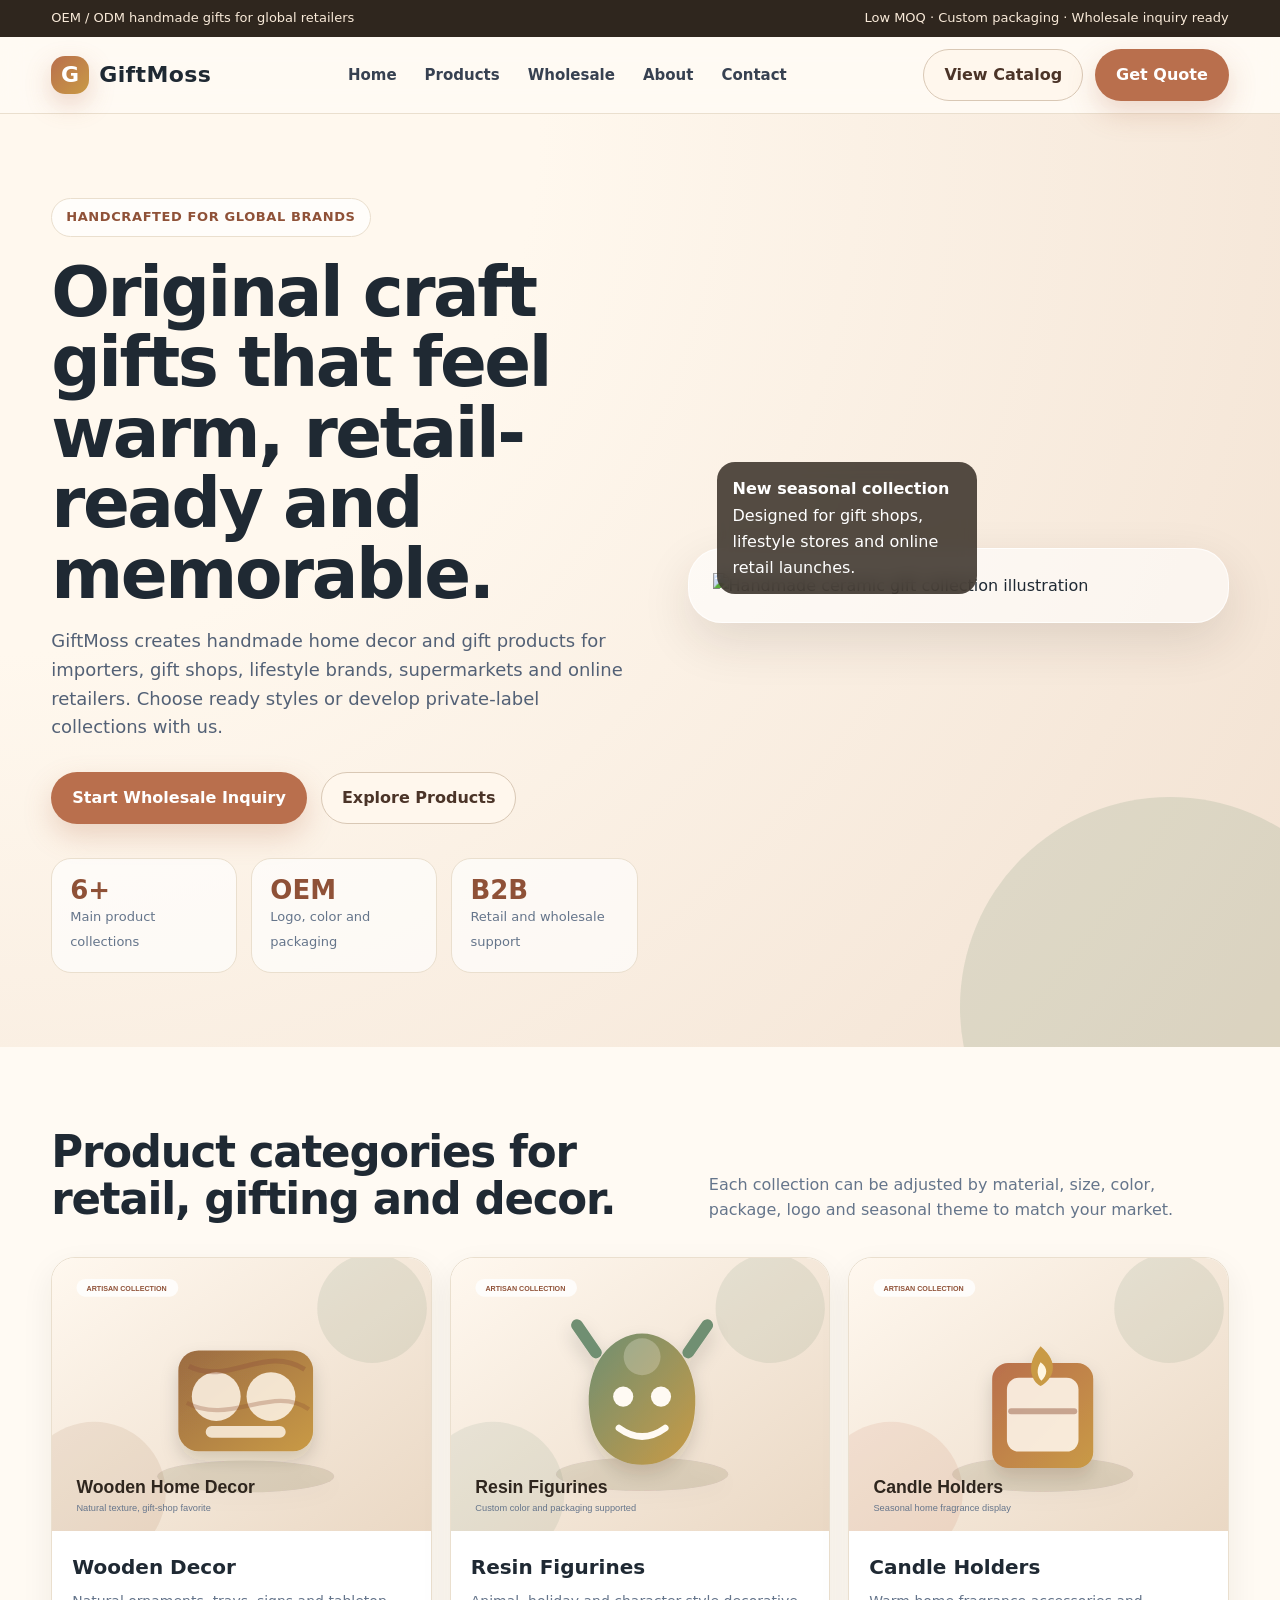
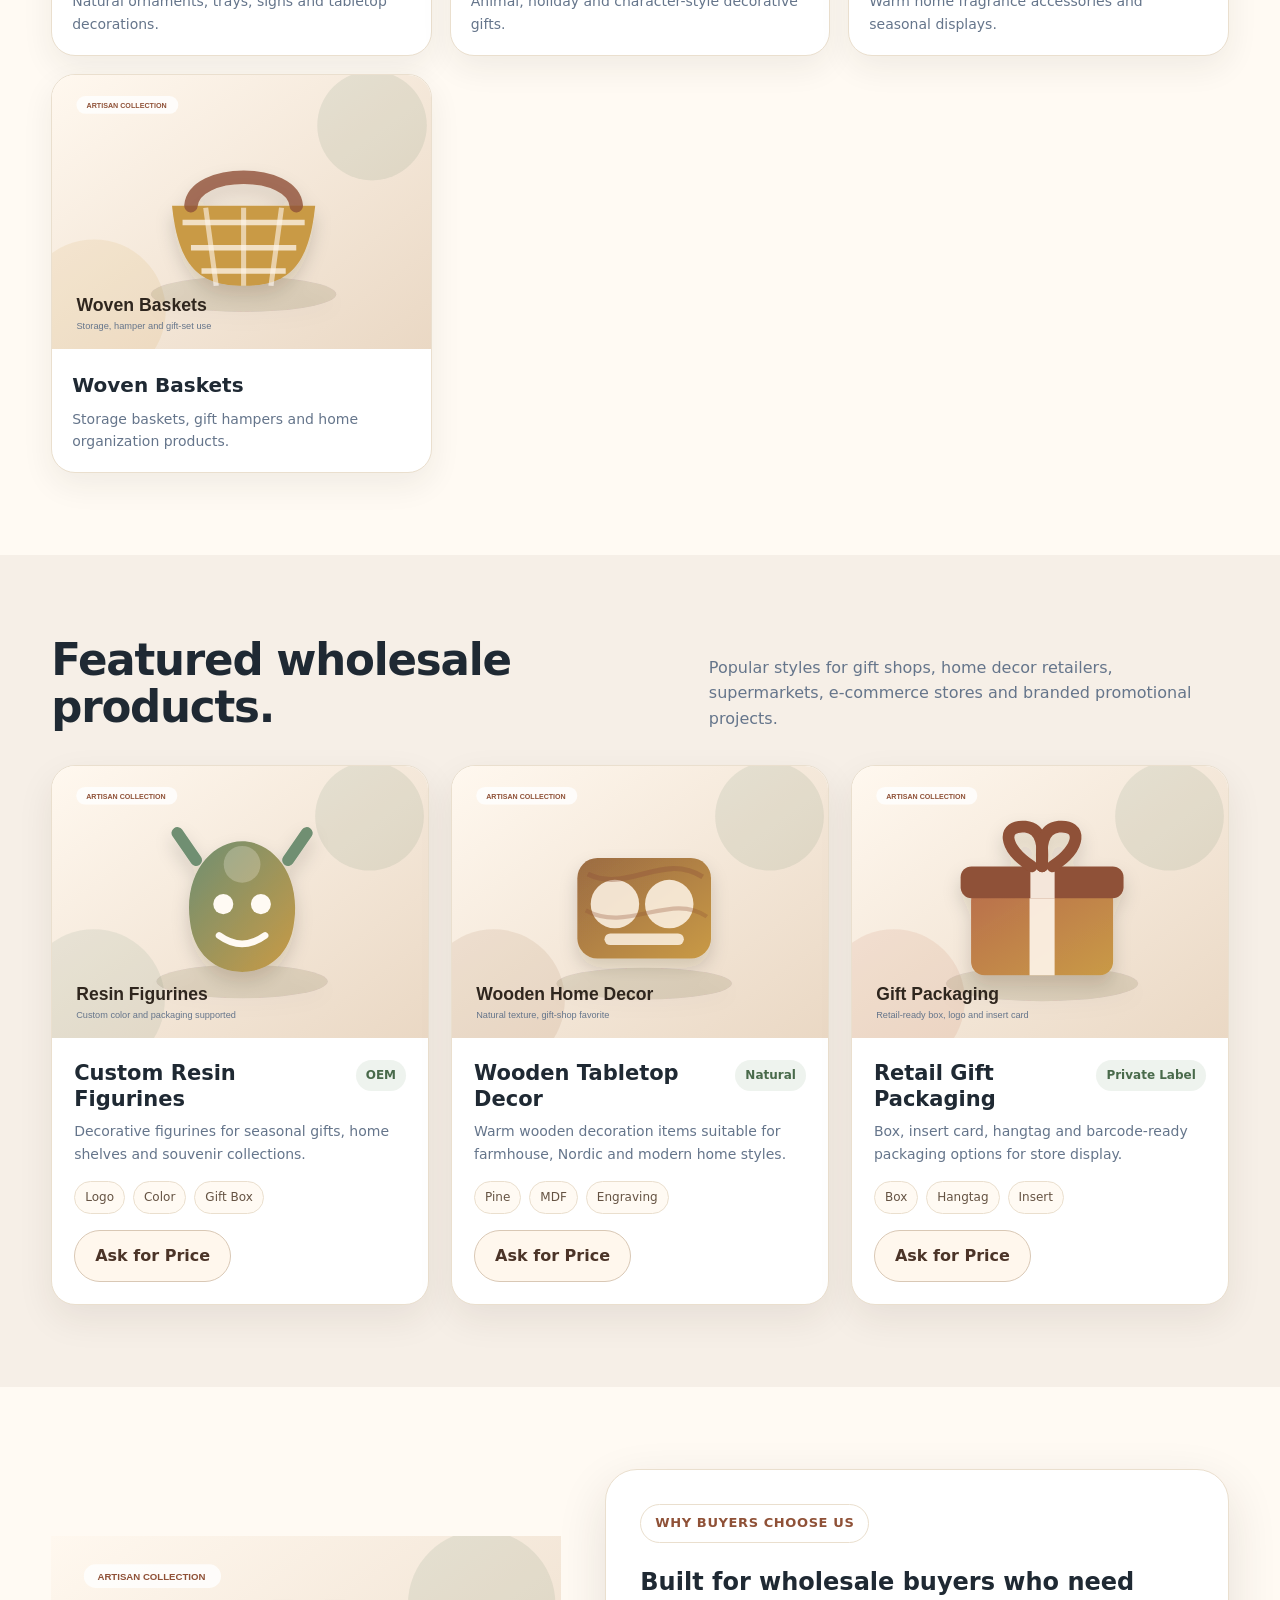
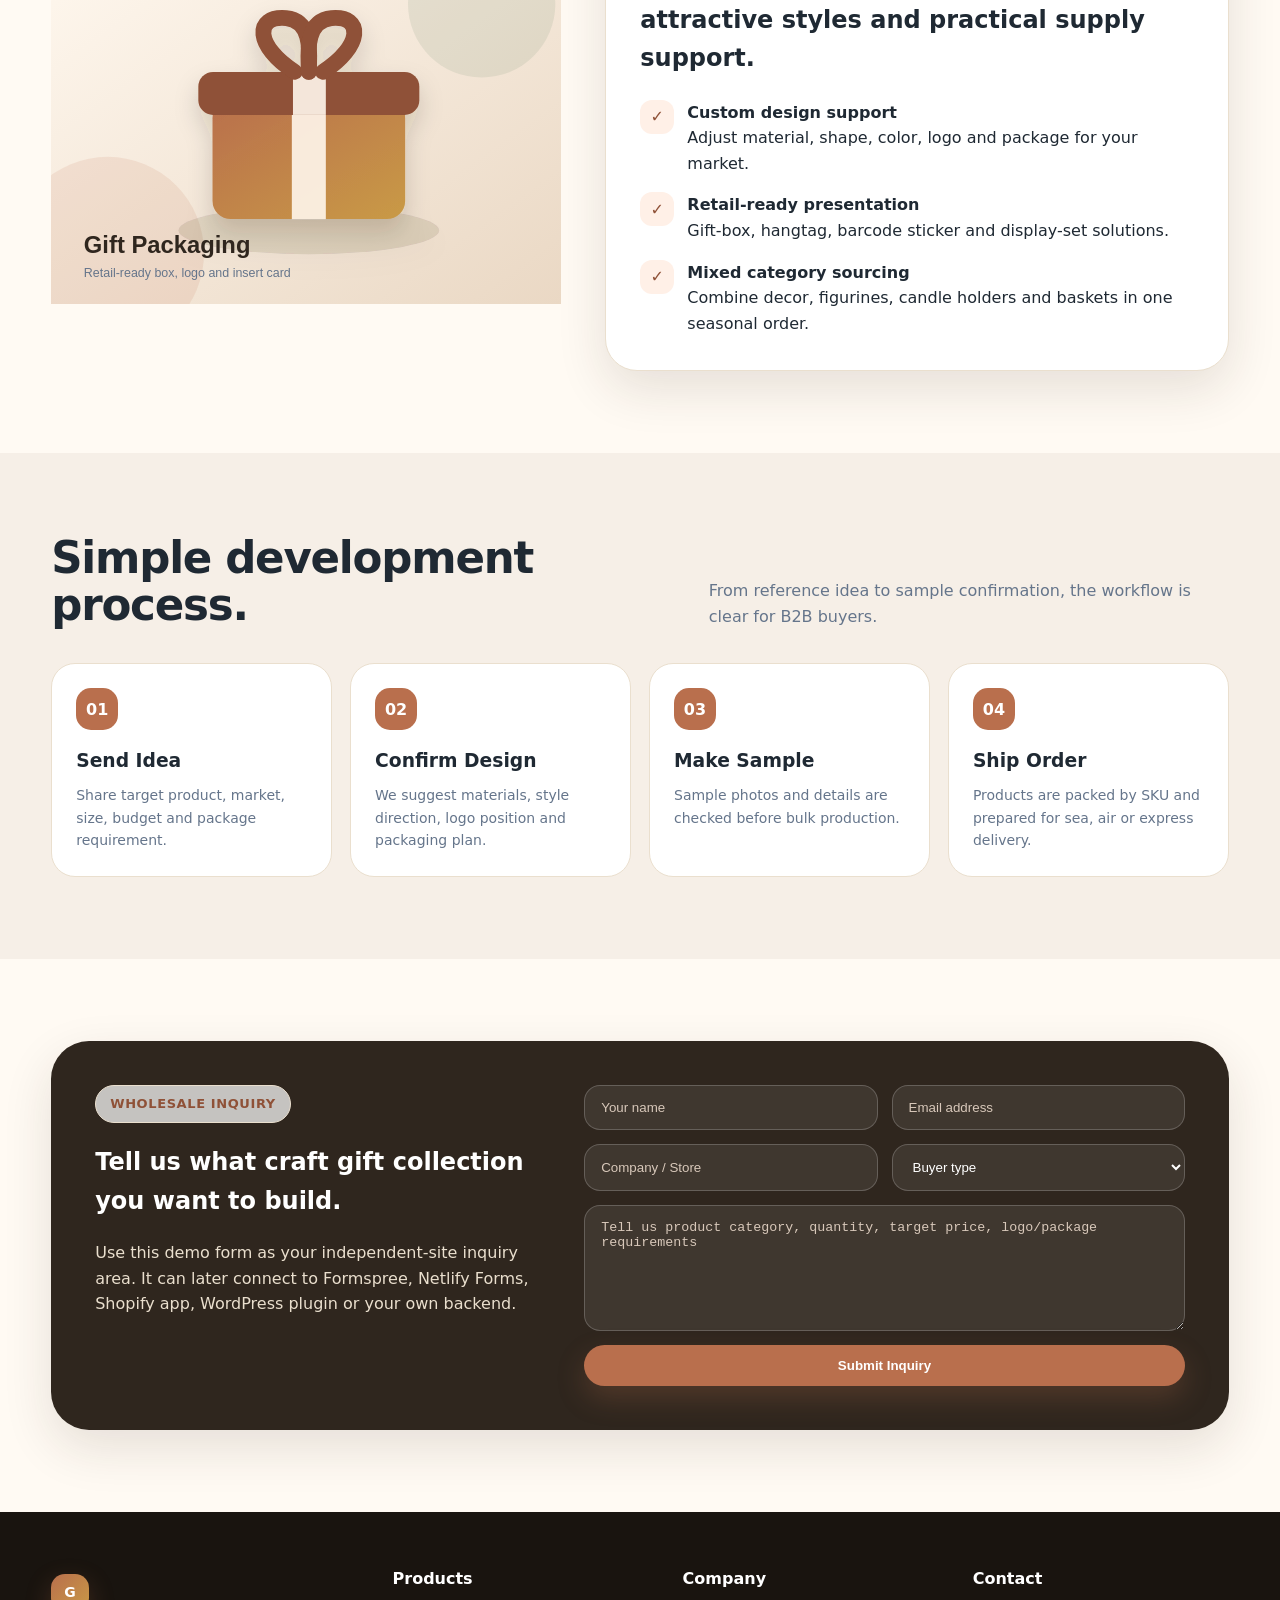
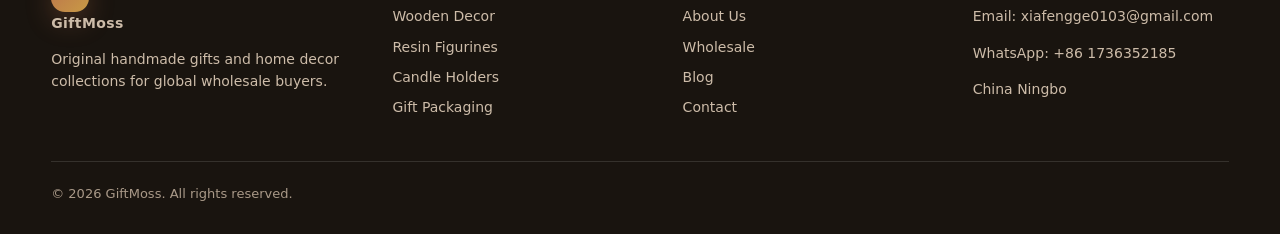
==== commit d576924d: "Update WhatsApp number to +86 1736352185" ====
--- a/index.html
+++ b/index.html
@@ -6,6 +6,7 @@
   <title>Custom Resin Figurines & Handmade Home Decor Manufacturer | OEM Wholesale Supplier — GiftMoss</title>
   <meta name="description" content="GiftMoss is a B2B handmade gifts manufacturer. OEM & wholesale custom resin figurines, wooden decor, candle holders, woven baskets & gift packaging. Low MOQ, global shipping, private label support. Request a quote today.">
   <meta name="robots" content="index, follow">
+  <meta name="google-site-verification" content="RpUiBxTTNDaIusf0fsKn67Ms0fAvgv4N7T0UoSromTY">
   <link rel="canonical" href="https://giftmoss.com/">
   <link rel="icon" href="assets/img/logo.svg">
   <link rel="stylesheet" href="assets/css/style.css">
@@ -159,7 +160,7 @@
       <div><a class="logo" href="index.html"><span class="logo-mark">G</span><span>GiftMoss</span></a><p>Original handmade gifts and home decor collections for global wholesale buyers.</p></div>
       <div><h4>Products</h4><a href="products.html">Wooden Decor</a><a href="products.html">Resin Figurines</a><a href="products.html">Candle Holders</a><a href="products.html">Gift Packaging</a></div>
        <div><h4>Company</h4><a href="about.html">About Us</a><a href="wholesale.html">Wholesale</a><a href="blog.html">Blog</a><a href="contact.html">Contact</a></div>
-      <div><h4>Contact</h4><p>Email: xiafengge0103@gmail.com</p><p>WhatsApp: +86 17316352185</p><p>China Ningbo</p></div>
+      <div><h4>Contact</h4><p>Email: xiafengge0103@gmail.com</p><p>WhatsApp: +86 1736352185</p><p>China Ningbo</p></div>
     </div>
     <div class="container copyright"><span>© 2026 GiftMoss. All rights reserved.</span></div>
   </footer>
